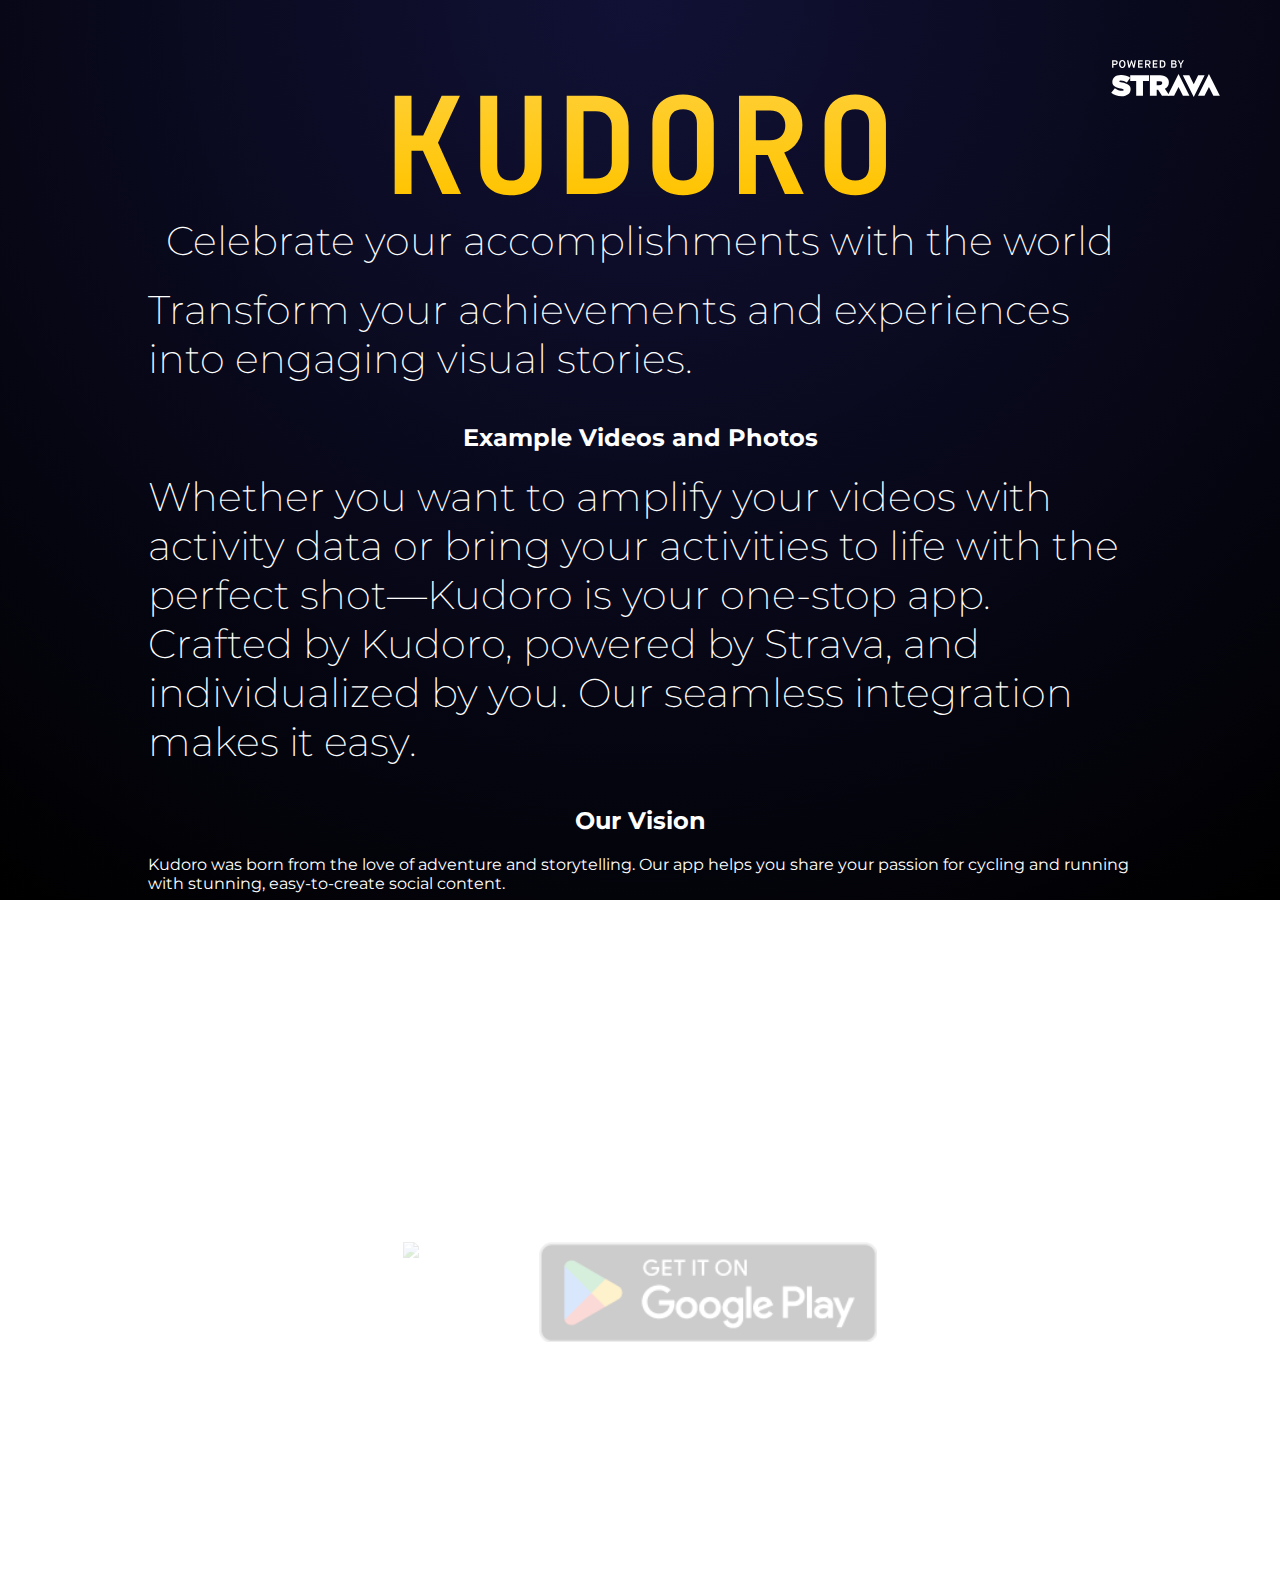
==== index.html @ 15c3a54e "Add strava link and zoom on hover" ====
<!DOCTYPE html>
<html lang="en">
  <head>
    <meta charset="UTF-8" />
    <meta name="viewport" content="width=device-width, initial-scale=1.0" />
    <title>Kudoro - Transform Your Adventures</title>
    <link rel="stylesheet" href="styles.css" />
    <link
      href="https://fonts.googleapis.com/css2?family=Montserrat:wght@400;700&display=swap"
      rel="stylesheet"
    />
  </head>
  <body>
    <section id="home">
      <div class="powered-by-strava">
        <a href="https://www.strava.com/" target="_blank">
          <img
            src="assets/images/api_logo_pwrdBy_strava_stack_white.svg"
            alt="Powered by Strava"
          />
        </a>
      </div>

      <img class="logo" src="assets/images/KUDORO.svg" alt="Kudoro" />
      <h1>Celebrate your accomplishments with the world</h1>
      <h1>
        Transform your achievements and experiences into engaging visual
        stories.
      </h1>
    </section>

    <section id="examples">
      <h2>Example Videos and Photos</h2>
      <h1>
        Whether you want to amplify your videos with activity data or bring your
        activities to life with the perfect shot—Kudoro is your one-stop app.
        Crafted by Kudoro, powered by Strava, and individualized by you. Our
        seamless integration makes it easy.
      </h1>
    </section>

    <section id="vision">
      <h2>Our Vision</h2>
      <p>
        Kudoro was born from the love of adventure and storytelling. Our app
        helps you share your passion for cycling and running with stunning,
        easy-to-create social content.
      </p>
    </section>

    <section id="faq">
      <h2>FAQ</h2>
      <div class="faq-item">
        <h3>What is Kudoro?</h3>
        <p>
          Kudoro is an app designed for creating social media content from your
          cycling and running adventures.
        </p>
      </div>
      <!-- Add more FAQ items as needed -->
    </section>

    <section id="signup">
      <h1>Join the Waitlist</h1>
      <script
        async
        data-uid="20d891abaa"
        src="https://kudoro.kit.com/20d891abaa/index.js"
      ></script>
      <script>
        window.addEventListener("load", function () {
          var buildWithKitElement = document.querySelector(
            ".formkit-powered-by-convertkit-container a"
          );
          if (buildWithKitElement) {
            buildWithKitElement.setAttribute("data-variant", "light");
          }
        });
      </script>
    </section>

    <section id="#app-stores">
      <h1>Coming soon...</h1>
      <div class="app-store-links">
        <div class="app-store-item ios">
          <img
            src="https://developer.apple.com/assets/elements/icons/download-on-the-app-store/download-on-the-app-store.svg"
            alt="App Store"
            class="app-store-icon"
          />
        </div>
        <div class="app-store-item android">
          <img
            src="assets/images/GetItOnGooglePlay_Badge_Web_color_English.png"
            alt="Google Play"
            class="app-store-icon"
          />
        </div>
      </div>
    </section>

    <footer>
      <div class="socials">
        <a href="https://instagram.com/kudoro.cc" target="_blank"
          ><img src="assets/icons/instagram.svg" alt="instagram"
        /></a>
        <a href="https://tiktok.com/kudoro.cc" target="_blank"
          ><img src="assets/icons/tiktok.svg" alt="tiktok"
        /></a>
        <a href="https://youtube.com/kudoro-cc" target="_blank"
          ><img src="assets/icons/youtube.svg" alt="youtube"
        /></a>
      </div>
      <a href="mailto:kudoro.cc@gmail.com">Contact</a>
    </footer>
  </body>
</html>
---- styles.css ----
*,
*::before,
*::after {
  box-sizing: border-box;
}

* {
  margin: 0;
}

body {
  font-family: "Montserrat", sans-serif;
  background:
  /* radial-gradient(
      circle at center top,
      rgba(255, 255, 255, 0.2),
      transparent 30%
    ), */ radial-gradient(
    circle at top,
    #111136,
    #000000
  );
  background-attachment: fixed;
  height: 100vh;
  color: #ffffff; /* Golden color */
  margin: 0;
  padding-top: 5%;
  padding-bottom: 5%;
  padding-left: 10%;
  padding-right: 10%;
}

.logo {
  width: 50%;
}

h1 {
  font-size: 40px;
  font-weight: 200;
  color: #ffffff;
}

section {
  display: flex;
  flex-direction: column;
  gap: 20px;
  align-items: center;
  padding: 10px 20px;
  margin: 20px 0;
}

footer {
  display: flex;
  flex-direction: column;
  gap: 20px;
  text-align: center;
  padding: 20px;
  padding-bottom: 80px;
}

.socials {
  display: flex;
  justify-content: center;
  align-items: center;
  gap: 50px;

  a {
    img {
      width: 60px;
    }
  }
}

a {
  color: #ffffff;
  transition: transform 0.3s ease;
}

a:hover {
  color: #ffffff;
  transform: scale(1.1);
}

#app-stores {
  text-align: center;
  padding: 40px 20px;
}

#app-stores h2 {
  font-size: 2em;
  margin-bottom: 10px;
}

#app-stores p {
  font-size: 1.1em;
  margin-bottom: 20px;
}

.app-store-links {
  display: flex;
  justify-content: center;
  gap: 40px;
  margin-top: 20px;
}

.app-store-item {
  display: flex;
  flex-direction: column;
  align-items: center;
  text-align: center;
}

.app-store-icon {
  height: 100px; /* Adjust the size of the icons */
  width: auto;
  margin-bottom: 10px;
  opacity: 0.2;
}

.app-store-item p {
  color: #e6c670;
  font-weight: bold;
}

.powered-by-strava {
  width: 10%;
  position: absolute;
  top: 50px;
  right: 50px;
  transition: transform 0.3s ease;
}

.powered-by-strava:hover {
  transform: scale(1.05);
}

input,
button {
  transition: transform 0.3s ease;
}

input:hover,
button:hover {
  transform: scale(1.02);
}

.formkit-form[data-uid="20d891abaa"][min-width~="800"] [data-style="clean"] {
  padding: 10px;
  padding-top: 10px !important;
}
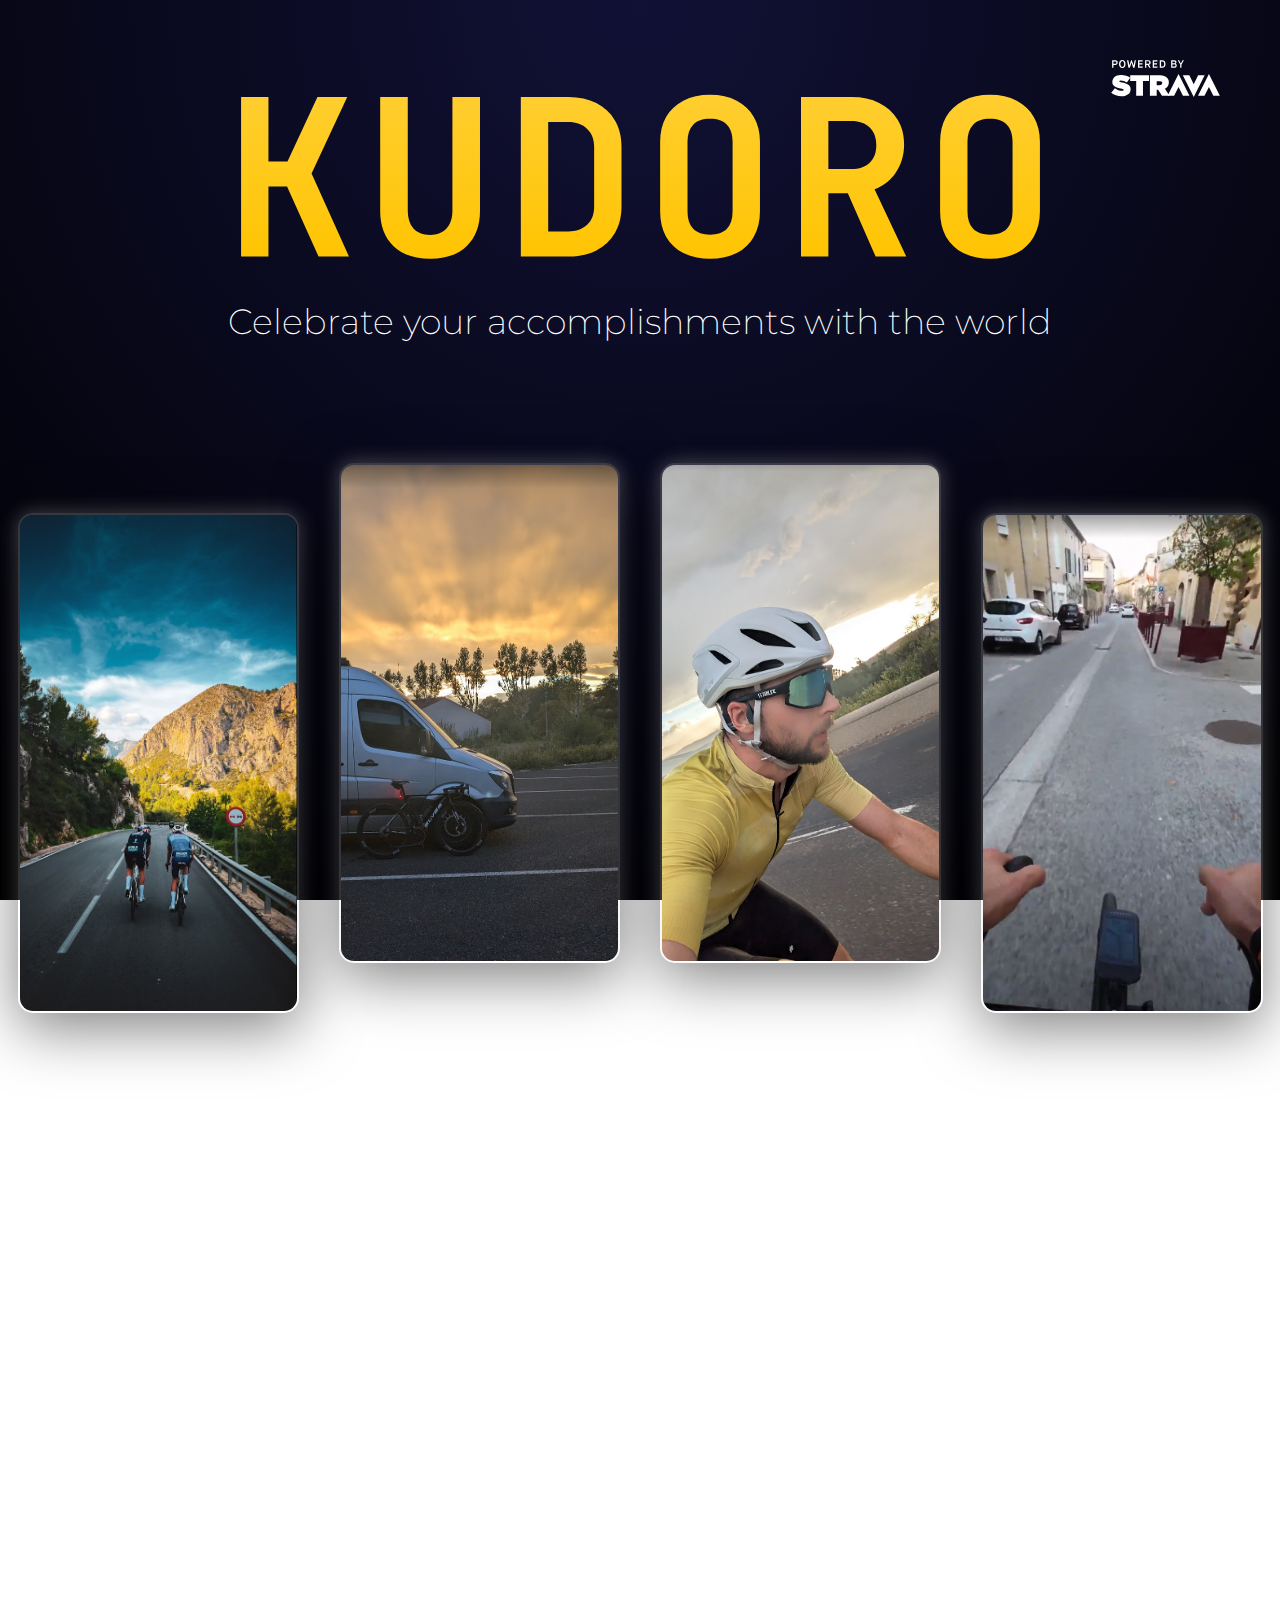
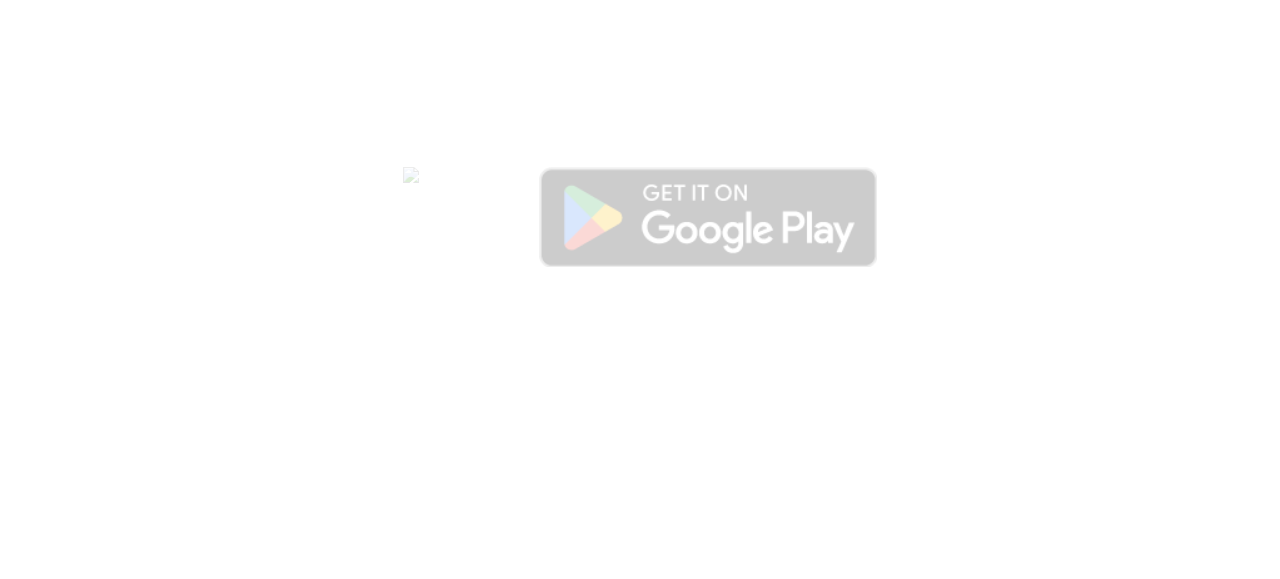
==== commit 4e12d878: "Draft example cards" ====
--- a/index.html
+++ b/index.html
@@ -23,32 +23,40 @@
 
       <img class="logo" src="assets/images/KUDORO.svg" alt="Kudoro" />
       <h1>Celebrate your accomplishments with the world</h1>
-      <h1>
-        Transform your achievements and experiences into engaging visual
-        stories.
-      </h1>
     </section>
 
     <section id="examples">
-      <h2>Example Videos and Photos</h2>
-      <h1>
-        Whether you want to amplify your videos with activity data or bring your
-        activities to life with the perfect shot—Kudoro is your one-stop app.
-        Crafted by Kudoro, powered by Strava, and individualized by you. Our
-        seamless integration makes it easy.
-      </h1>
+      <div class="vision">
+        <div class="carousel">
+          <div class="card">
+            <img src="assets/images/exampleImage1.png" alt="Image 1" />
+          </div>
+          <div class="card">
+            <img src="assets/images/exampleImage2.png" alt="Image 2" />
+          </div>
+          <div class="card">
+            <img src="assets/images/exampleImage3.png" alt="Image 3" />
+          </div>
+          <div class="card">
+            <img src="assets/images/exampleImage4.png" alt="Image 4" />
+          </div>
+        </div>
+        <div class="vision-statement">
+          <h1>
+            Transform your achievements and experiences into engaging visual
+            stories.
+          </h1>
+          <h1>
+            Whether you want to amplify your videos with activity data or bring
+            your activities to life with the perfect shot—Kudoro is your
+            one-stop app. Crafted by Kudoro, powered by Strava, and
+            individualized by you. Our seamless integration makes it easy.
+          </h1>
+        </div>
+      </div>
     </section>
 
-    <section id="vision">
-      <h2>Our Vision</h2>
-      <p>
-        Kudoro was born from the love of adventure and storytelling. Our app
-        helps you share your passion for cycling and running with stunning,
-        easy-to-create social content.
-      </p>
-    </section>
-
-    <section id="faq">
+    <!-- <section id="faq">
       <h2>FAQ</h2>
       <div class="faq-item">
         <h3>What is Kudoro?</h3>
@@ -57,8 +65,7 @@
           cycling and running adventures.
         </p>
       </div>
-      <!-- Add more FAQ items as needed -->
-    </section>
+    </section> -->
 
     <section id="signup">
       <h1>Join the Waitlist</h1>
@@ -80,7 +87,7 @@
     </section>
 
     <section id="#app-stores">
-      <h1>Coming soon...</h1>
+      <h1>Coming to app stores soon...</h1>
       <div class="app-store-links">
         <div class="app-store-item ios">
           <img
--- a/styles.css
+++ b/styles.css
@@ -28,14 +28,19 @@
   padding-bottom: 5%;
   padding-left: 10%;
   padding-right: 10%;
+  display: flex;
+  flex-direction: column;
+  gap: 60px;
 }
 
 .logo {
-  width: 50%;
+  width: 800px;
 }
 
 h1 {
-  font-size: 40px;
+  max-width: 1400px;
+  text-align: center;
+  font-size: 35px;
   font-weight: 200;
   color: #ffffff;
 }
@@ -43,7 +48,7 @@
 section {
   display: flex;
   flex-direction: column;
-  gap: 20px;
+  gap: 40px;
   align-items: center;
   padding: 10px 20px;
   margin: 20px 0;
@@ -148,3 +153,79 @@
   padding: 10px;
   padding-top: 10px !important;
 }
+
+.carousel {
+  display: flex;
+  gap: 40px;
+}
+
+.card {
+  position: relative;
+  aspect-ratio: 9/16;
+  height: 500px;
+  border-radius: 15px;
+  overflow: hidden;
+  transform-style: preserve-3d;
+  transition: transform 0.4s, box-shadow 0.4s;
+  box-shadow: 0 15px 60px rgba(0, 0, 0, 0.5), 0 0 20px rgba(255, 255, 255, 0.3);
+  border: 2px solid rgba(255, 255, 255, 0.2);
+  background-clip: padding-box;
+}
+
+.card::before {
+  content: "";
+  position: absolute;
+  top: -2px;
+  left: -2px;
+  width: calc(100% + 4px);
+  height: calc(100% + 4px);
+  border-radius: 17px; /* Matches the card border radius */
+  background: linear-gradient(
+    135deg,
+    rgba(255, 255, 255, 0.1),
+    rgba(255, 255, 255, 0)
+  );
+  z-index: -1;
+}
+
+/* Styling for the image */
+.card img {
+  width: 100%;
+  height: 100%;
+  object-fit: cover;
+}
+
+/* Adjusted positioning for the first and last cards */
+.card:nth-child(1) {
+  transform: translateY(50px); /* Lowered */
+}
+
+.card:nth-child(4) {
+  transform: translateY(50px); /* Lowered */
+}
+
+.card:hover {
+  transform: scale(1.1);
+}
+
+.card:nth-child(1):hover {
+  transform: translateY(50px) scale(1.1);
+}
+
+.card:nth-child(4):hover {
+  transform: translateY(50px) scale(1.1);
+}
+
+.vision {
+  align-items: center;
+  display: flex;
+  flex-direction: column;
+  gap: 120px;
+}
+
+.vision-statement {
+  align-items: center;
+  display: flex;
+  flex-direction: column;
+  gap: 40px;
+}
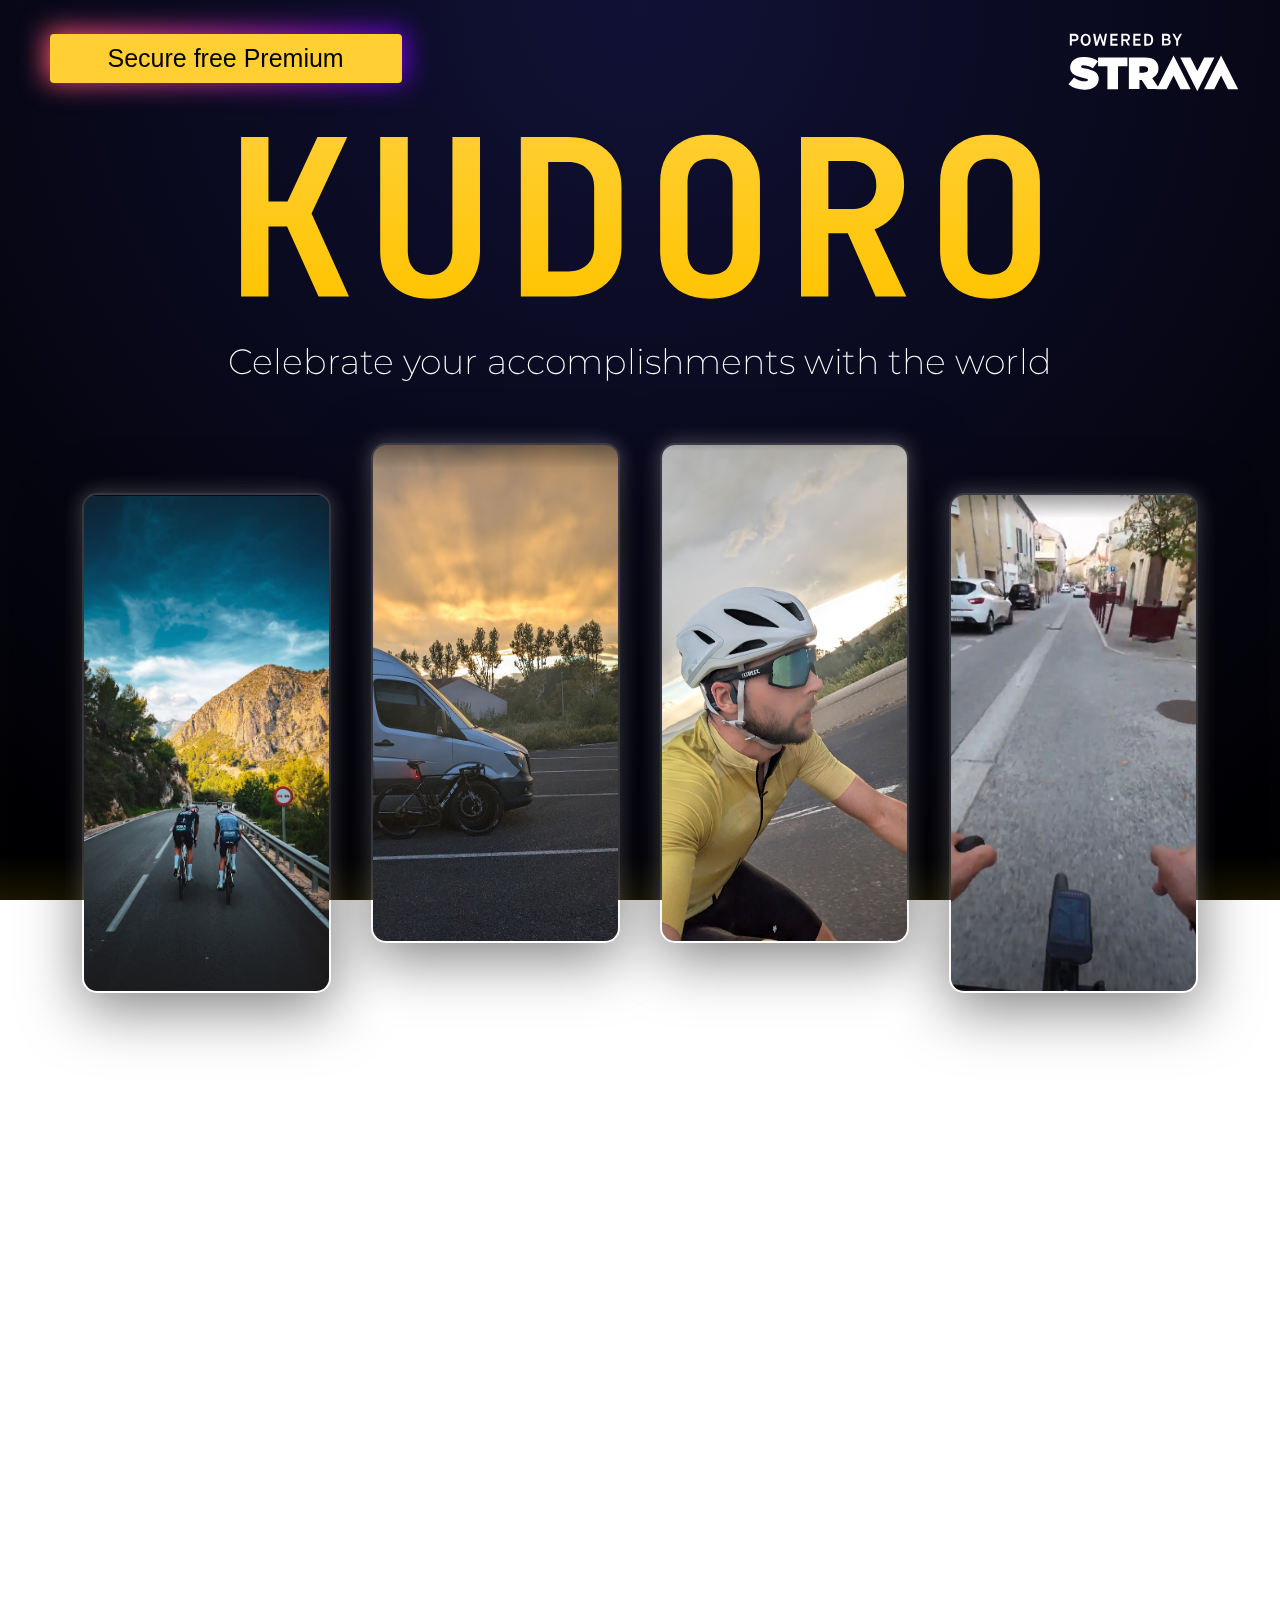
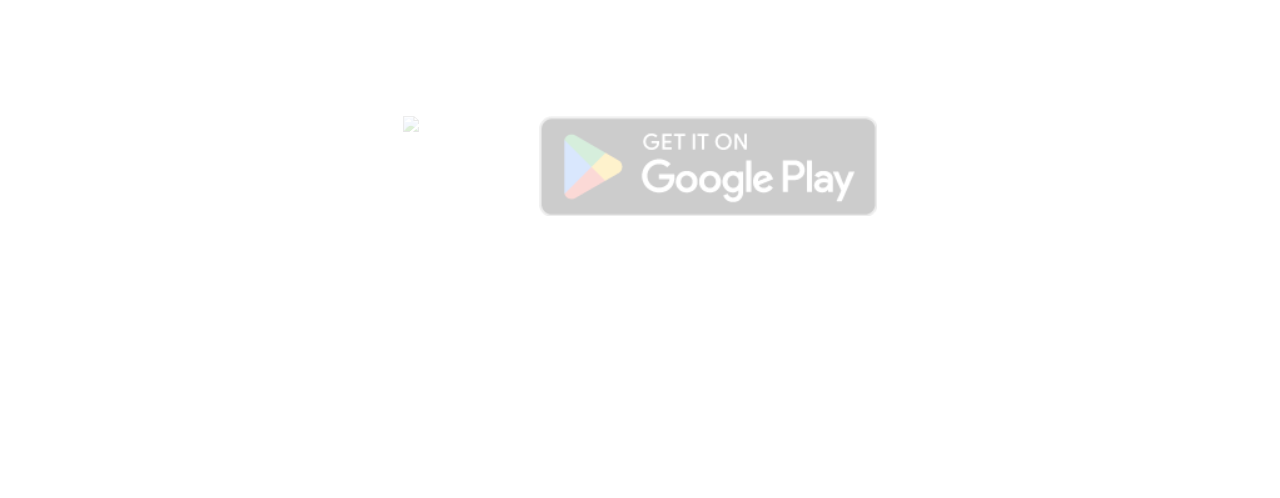
==== commit a5dde5b9: "Improve call to action" ====
--- a/index.html
+++ b/index.html
@@ -11,6 +11,8 @@
     />
   </head>
   <body>
+    <div class="golden-shimmer"></div>
+
     <section id="home">
       <div class="powered-by-strava">
         <a href="https://www.strava.com/" target="_blank">
@@ -19,6 +21,14 @@
             alt="Powered by Strava"
           />
         </a>
+      </div>
+      <div class="sparkle-button">
+        <button
+          class="secure-signup-button"
+          onclick="window.location.href = '#signup'"
+        >
+          Secure free Premium
+        </button>
       </div>
 
       <img class="logo" src="assets/images/KUDORO.svg" alt="Kudoro" />
@@ -60,30 +70,30 @@
       <h2>FAQ</h2>
       <div class="faq-item">
         <h3>What is Kudoro?</h3>
-        <p>
-          Kudoro is an app designed for creating social media content from your
-          cycling and running adventures.
-        </p>
+        <p></p>
       </div>
     </section> -->
 
     <section id="signup">
       <h1>Join the Waitlist</h1>
-      <script
-        async
-        data-uid="20d891abaa"
-        src="https://kudoro.kit.com/20d891abaa/index.js"
-      ></script>
-      <script>
-        window.addEventListener("load", function () {
-          var buildWithKitElement = document.querySelector(
-            ".formkit-powered-by-convertkit-container a"
-          );
-          if (buildWithKitElement) {
-            buildWithKitElement.setAttribute("data-variant", "light");
-          }
-        });
-      </script>
+      <h2>to test all Premium features for <b>free</b> when Kudoro is out</h2>
+      <div class="shimmer-box">
+        <script
+          async
+          data-uid="20d891abaa"
+          src="https://kudoro.kit.com/20d891abaa/index.js"
+        ></script>
+        <script>
+          window.addEventListener("load", function () {
+            var buildWithKitElement = document.querySelector(
+              ".formkit-powered-by-convertkit-container a"
+            );
+            if (buildWithKitElement) {
+              buildWithKitElement.setAttribute("data-variant", "light");
+            }
+          });
+        </script>
+      </div>
     </section>
 
     <section id="#app-stores">
--- a/styles.css
+++ b/styles.css
@@ -10,18 +10,10 @@
 
 body {
   font-family: "Montserrat", sans-serif;
-  background:
-  /* radial-gradient(
-      circle at center top,
-      rgba(255, 255, 255, 0.2),
-      transparent 30%
-    ), */ radial-gradient(
-    circle at top,
-    #111136,
-    #000000
-  );
+  background: radial-gradient(circle at top, #111136, #000000);
   background-attachment: fixed;
   height: 100vh;
+  width: 100%;
   color: #ffffff; /* Golden color */
   margin: 0;
   padding-top: 5%;
@@ -34,7 +26,9 @@
 }
 
 .logo {
+  margin-top: 70px;
   width: 800px;
+  max-width: 80%;
 }
 
 h1 {
@@ -45,13 +39,15 @@
   color: #ffffff;
 }
 
+h2 {
+  font-weight: 200;
+}
+
 section {
   display: flex;
   flex-direction: column;
   gap: 40px;
   align-items: center;
-  padding: 10px 20px;
-  margin: 20px 0;
 }
 
 footer {
@@ -105,7 +101,6 @@
   display: flex;
   justify-content: center;
   gap: 40px;
-  margin-top: 20px;
 }
 
 .app-store-item {
@@ -128,10 +123,11 @@
 }
 
 .powered-by-strava {
-  width: 10%;
+  width: 200px;
+  max-width: 25%;
   position: absolute;
-  top: 50px;
-  right: 50px;
+  top: 2%;
+  right: 2%;
   transition: transform 0.3s ease;
 }
 
@@ -155,7 +151,9 @@
 }
 
 .carousel {
-  display: flex;
+  width: 100%;
+  display: flex;
+  justify-content: center;
   gap: 40px;
 }
 
@@ -163,6 +161,7 @@
   position: relative;
   aspect-ratio: 9/16;
   height: 500px;
+  max-width: 20%;
   border-radius: 15px;
   overflow: hidden;
   transform-style: preserve-3d;
@@ -229,3 +228,109 @@
   flex-direction: column;
   gap: 40px;
 }
+
+.golden-shimmer {
+  position: fixed;
+  z-index: -1;
+  bottom: 0;
+  left: 0;
+  width: 100%;
+  height: 5vh;
+  background: linear-gradient(to top, rgba(255, 215, 0, 0.1), transparent);
+  pointer-events: none;
+}
+
+.secure-signup-button {
+  width: 100%;
+  height: 100%;
+  display: flex;
+  justify-content: center;
+  align-items: center;
+  gap: 20px;
+  border-radius: 4px;
+  color: black;
+  border: none;
+  font-size: 25px;
+  font-weight: 500;
+  background-color: rgb(255, 207, 51);
+  padding: 10px;
+  color: black;
+  transition: transform 0.3s ease;
+  cursor: pointer;
+}
+
+.sparkle-button {
+  position: absolute;
+  width: 400px;
+  top: 2%;
+  left: 2%;
+  background: transparent;
+  padding: 16px 24px;
+  border-radius: 8px;
+  box-shadow: 0 0 0 1px rgba(0, 0, 0, 0.01);
+
+  &::after {
+    position: absolute;
+    content: "";
+    top: 10px;
+    z-index: -1;
+    height: 70%;
+    left: 0;
+    width: 100%;
+    transform: scale(0.9) translateZ(0);
+    filter: blur(15px);
+    background: linear-gradient(
+      to left,
+      #ff5770,
+      #e4428e,
+      #c42da8,
+      #9e16c37a,
+      #6501de,
+      #9e16c3,
+      #c42da8,
+      #e4428e,
+      #ff5770
+    );
+    background-size: 200% 200%;
+    animation: animateGlow 2.25s linear infinite;
+  }
+}
+
+.shimmer-box {
+  position: relative;
+
+  &::after {
+    position: absolute;
+    content: "";
+    top: 0;
+    z-index: -1;
+    height: 60%;
+    width: 110%;
+    left: -5%;
+    transform: scale(0.9) translateZ(0);
+    filter: blur(15px);
+    background: linear-gradient(
+      to left,
+      #ff5770,
+      #e4428e,
+      #c42da8,
+      #9e16c37a,
+      #6501de,
+      #9e16c3,
+      #c42da8,
+      #e4428e,
+      #ff5770
+    );
+    background-size: 200% 200%;
+    animation: animateGlow 2.25s linear infinite;
+  }
+}
+
+@keyframes animateGlow {
+  0% {
+    background-position: 0% 50%;
+  }
+  100% {
+    background-position: 200% 50%;
+  }
+}
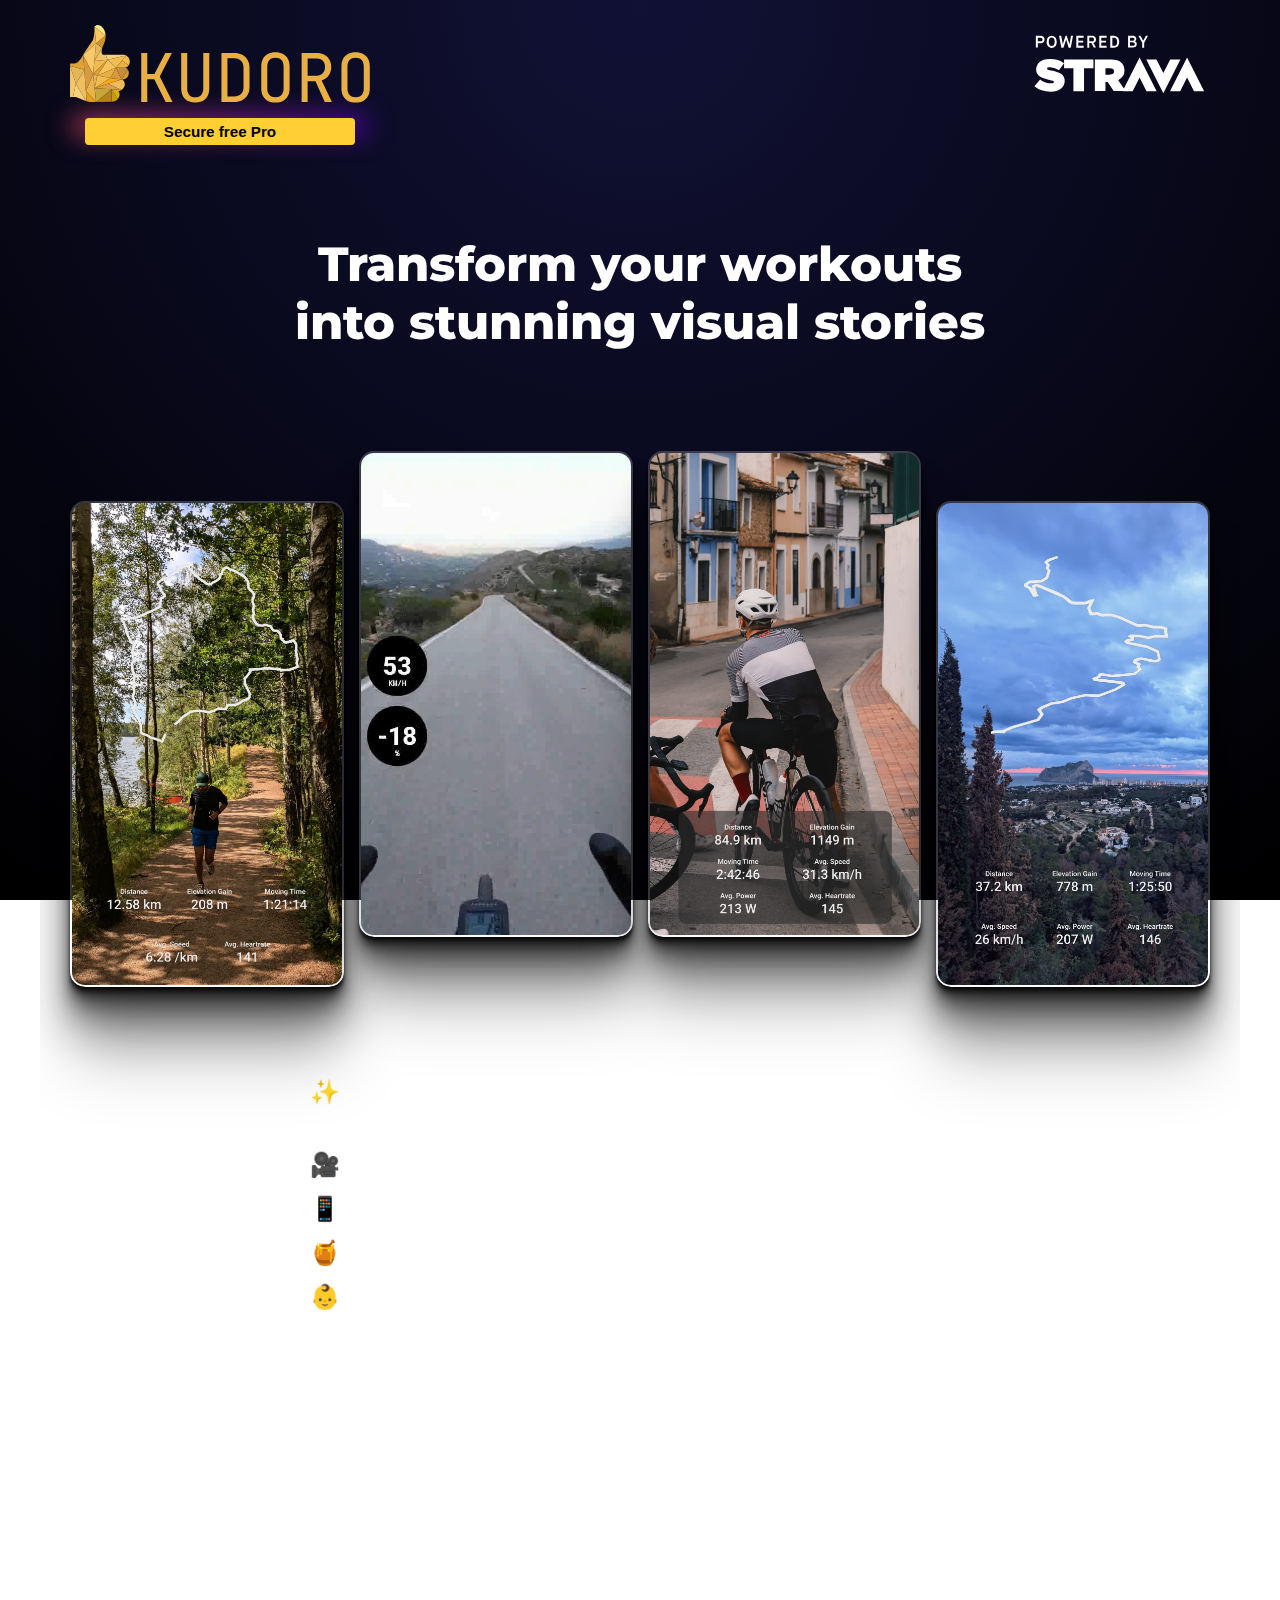
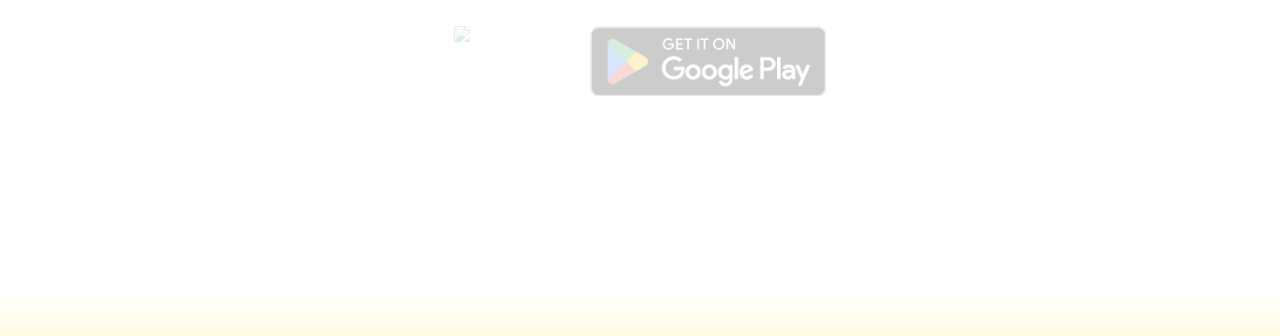
==== commit 50d09d44: "Make responsive landing page" ====
--- a/index.html
+++ b/index.html
@@ -4,6 +4,7 @@
     <meta charset="UTF-8" />
     <meta name="viewport" content="width=device-width, initial-scale=1.0" />
     <title>Kudoro - Transform Your Adventures</title>
+    <link rel="icon" type="image/x-icon" href="favicon.ico" />
     <link rel="stylesheet" href="styles.css" />
     <link
       href="https://fonts.googleapis.com/css2?family=Montserrat:wght@400;700&display=swap"
@@ -11,124 +12,179 @@
     />
   </head>
   <body>
-    <div class="golden-shimmer"></div>
-
-    <section id="home">
-      <div class="powered-by-strava">
-        <a href="https://www.strava.com/" target="_blank">
+    <div class="container">
+      <section id="home">
+        <div class="top-left">
           <img
-            src="assets/images/api_logo_pwrdBy_strava_stack_white.svg"
-            alt="Powered by Strava"
+            class="kudoro-logo"
+            src="assets/images/kudoro-title.svg"
+            alt="Kudoro"
           />
-        </a>
-      </div>
-      <div class="sparkle-button">
-        <button
-          class="secure-signup-button"
-          onclick="window.location.href = '#signup'"
-        >
-          Secure free Premium
-        </button>
-      </div>
-
-      <img class="logo" src="assets/images/KUDORO.svg" alt="Kudoro" />
-      <h1>Celebrate your accomplishments with the world</h1>
-    </section>
-
-    <section id="examples">
-      <div class="vision">
-        <div class="carousel">
-          <div class="card">
-            <img src="assets/images/exampleImage1.png" alt="Image 1" />
-          </div>
-          <div class="card">
-            <img src="assets/images/exampleImage2.png" alt="Image 2" />
-          </div>
-          <div class="card">
-            <img src="assets/images/exampleImage3.png" alt="Image 3" />
-          </div>
-          <div class="card">
-            <img src="assets/images/exampleImage4.png" alt="Image 4" />
+          <div class="sparkle-button shimmer">
+            <button
+              class="secure-signup-button"
+              onclick="window.location.href = '#signup'"
+            >
+              Secure free Pro
+            </button>
           </div>
         </div>
-        <div class="vision-statement">
-          <h1>
-            Transform your achievements and experiences into engaging visual
-            stories.
-          </h1>
-          <h1>
-            Whether you want to amplify your videos with activity data or bring
-            your activities to life with the perfect shot—Kudoro is your
-            one-stop app. Crafted by Kudoro, powered by Strava, and
-            individualized by you. Our seamless integration makes it easy.
+
+        <div class="powered-by-strava">
+          <a href="https://www.strava.com/" target="_blank">
+            <img
+              src="assets/images/api_logo_pwrdBy_strava_stack_white.svg"
+              alt="Powered by Strava"
+            />
+          </a>
+        </div>
+      </section>
+
+      <section id="hero">
+        <div class="hero-text">
+          <h1 class="statement">
+            Transform your workouts into stunning visual stories
           </h1>
         </div>
-      </div>
-    </section>
+      </section>
 
-    <!-- <section id="faq">
-      <h2>FAQ</h2>
-      <div class="faq-item">
-        <h3>What is Kudoro?</h3>
-        <p></p>
-      </div>
-    </section> -->
+      <section id="examples">
+        <div class="carousel">
+          <div class="card" onclick="expandItem(this)">
+            <img src="assets/images/example1.png" alt="Image 1" />
+          </div>
+          <div class="card" onclick="expandItem(this)">
+            <video autoplay loop muted>
+              <source src="assets/images/example2.mp4" type="video/mp4" />
+            </video>
+          </div>
+          <div class="card" onclick="expandItem(this)">
+            <img src="assets/images/example3.png" alt="Image 3" />
+          </div>
+          <div class="card" onclick="expandItem(this)">
+            <img src="assets/images/example4.png" alt="Image 4" />
+          </div>
+        </div>
+        <div class="expanded-view" id="expandedView"></div>
+      </section>
 
-    <section id="signup">
-      <h1>Join the Waitlist</h1>
-      <h2>to test all Premium features for <b>free</b> when Kudoro is out</h2>
-      <div class="shimmer-box">
-        <script
-          async
-          data-uid="20d891abaa"
-          src="https://kudoro.kit.com/20d891abaa/index.js"
-        ></script>
-        <script>
-          window.addEventListener("load", function () {
-            var buildWithKitElement = document.querySelector(
-              ".formkit-powered-by-convertkit-container a"
-            );
-            if (buildWithKitElement) {
-              buildWithKitElement.setAttribute("data-variant", "light");
-            }
-          });
-        </script>
-      </div>
-    </section>
+      <section id="vision">
+        <div class="vision-statement">
+          <ul>
+            <li>
+              <div>✨</div>
+              <div>
+                Create beautiful posts about your workouts with Kudoro summary
+                and live overlays
+              </div>
+            </li>
+            <li>
+              <div>🎥</div>
+              <div>Use videos from any phone or action cam</div>
+            </li>
+            <li>
+              <div>📱</div>
+              <div>All on your phone - no other tools needed</div>
+            </li>
+            <li>
+              <div>🍯</div>
+              <div>Seamless Strava integrated (not affiliated)</div>
+            </li>
+            <li>
+              <div>👶</div>
+              <div>Anyone can do it</div>
+            </li>
+          </ul>
+        </div>
+      </section>
 
-    <section id="#app-stores">
-      <h1>Coming to app stores soon...</h1>
-      <div class="app-store-links">
-        <div class="app-store-item ios">
-          <img
-            src="https://developer.apple.com/assets/elements/icons/download-on-the-app-store/download-on-the-app-store.svg"
-            alt="App Store"
-            class="app-store-icon"
-          />
+      <section id="signup">
+        <h1>Join the Waitlist</h1>
+        <p>and test all <b>Pro</b> features for <b>free</b> on release</p>
+        <div class="convert-kit-container shimmer">
+          <script
+            async
+            data-uid="20d891abaa"
+            src="https://kudoro.kit.com/20d891abaa/index.js"
+          ></script>
+          <script>
+            window.addEventListener("load", function () {
+              var buildWithKitElement = document.querySelector(
+                ".formkit-powered-by-convertkit-container a"
+              );
+              if (buildWithKitElement) {
+                buildWithKitElement.setAttribute("data-variant", "light");
+              }
+            });
+          </script>
         </div>
-        <div class="app-store-item android">
-          <img
-            src="assets/images/GetItOnGooglePlay_Badge_Web_color_English.png"
-            alt="Google Play"
-            class="app-store-icon"
-          />
+      </section>
+
+      <section id="#app-stores">
+        <h1>Coming to app stores soon...</h1>
+        <div class="app-stores">
+          <div class="app-store-item">
+            <img
+              src="https://developer.apple.com/assets/elements/icons/download-on-the-app-store/download-on-the-app-store.svg"
+              alt="App Store"
+              class="app-store-icon"
+            />
+          </div>
+          <div class="app-store-item">
+            <img
+              src="assets/images/GetItOnGooglePlay_Badge_Web_color_English.png"
+              alt="Google Play"
+              class="app-store-icon"
+            />
+          </div>
         </div>
-      </div>
-    </section>
+      </section>
+    </div>
 
     <footer>
       <div class="socials">
         <a href="https://instagram.com/kudoro.cc" target="_blank"
           ><img src="assets/icons/instagram.svg" alt="instagram"
         /></a>
-        <a href="https://tiktok.com/kudoro.cc" target="_blank"
+        <a href="https://tiktok.com/@kudoro.cc" target="_blank"
           ><img src="assets/icons/tiktok.svg" alt="tiktok"
         /></a>
-        <a href="https://youtube.com/kudoro-cc" target="_blank"
+        <a href="https://youtube.com/@kudoro-cc" target="_blank"
           ><img src="assets/icons/youtube.svg" alt="youtube"
         /></a>
       </div>
-      <a href="mailto:kudoro.cc@gmail.com">Contact</a>
+      <div class="footer-links">
+        <a href="mailto:kudoro.cc@gmail.com">Contact</a>
+        <a href="impressum.html">Impressum</a>
+      </div>
+      <div class="golden-shimmer"></div>
     </footer>
+
+    <script>
+      function expandItem(element) {
+        if (window.innerWidth <= 768) {
+          // Only for mobile view
+          const expandedView = document.getElementById("expandedView");
+
+          // Clear any existing content in the expanded view
+          expandedView.innerHTML = "";
+
+          // Clone the element to retain its original in the container
+          const clone = element.cloneNode(true);
+
+          // Append the clone to the expanded view
+          expandedView.appendChild(clone);
+
+          // Show the expanded view
+          expandedView.style.display = "flex";
+
+          // Hide the expanded view when clicked
+          expandedView.onclick = function () {
+            expandedView.style.display = "none";
+            expandedView.innerHTML = ""; // Clean up to prevent duplicate content
+          };
+        }
+      }
+    </script>
   </body>
 </html>
--- a/styles.css
+++ b/styles.css
@@ -6,6 +6,25 @@
 
 * {
   margin: 0;
+}
+
+:root {
+  --shadow-color: 233deg 100% 0%;
+  --shadow-elevation-low: 0px 0.6px 0.6px hsl(var(--shadow-color) / 0.55),
+    0px 1px 1px -1.8px hsl(var(--shadow-color) / 0.44),
+    0px 2.7px 2.6px -3.5px hsl(var(--shadow-color) / 0.34);
+  --shadow-elevation-medium: 0px 0.6px 0.6px hsl(var(--shadow-color) / 0.58),
+    0px 1.7px 1.6px -1.2px hsl(var(--shadow-color) / 0.5),
+    0px 5.1px 4.9px -2.4px hsl(var(--shadow-color) / 0.41),
+    0px 13.5px 13.1px -3.5px hsl(var(--shadow-color) / 0.32);
+  --shadow-elevation-high: 0px 0.6px 0.6px hsl(var(--shadow-color) / 0.54),
+    0px 2.7px 2.6px -0.5px hsl(var(--shadow-color) / 0.5),
+    0px 5.4px 5.2px -1px hsl(var(--shadow-color) / 0.46),
+    0px 10px 9.7px -1.5px hsl(var(--shadow-color) / 0.42),
+    -0.1px 17.6px 17px -2px hsl(var(--shadow-color) / 0.38),
+    -0.1px 29.6px 28.6px -2.5px hsl(var(--shadow-color) / 0.34),
+    -0.1px 47.1px 45.6px -3px hsl(var(--shadow-color) / 0.3),
+    -0.2px 71.5px 69.2px -3.5px hsl(var(--shadow-color) / 0.26);
 }
 
 body {
@@ -15,61 +34,78 @@
   height: 100vh;
   width: 100%;
   color: #ffffff; /* Golden color */
-  margin: 0;
-  padding-top: 5%;
-  padding-bottom: 5%;
-  padding-left: 10%;
-  padding-right: 10%;
-  display: flex;
-  flex-direction: column;
-  gap: 60px;
-}
-
-.logo {
-  margin-top: 70px;
-  width: 800px;
-  max-width: 80%;
+}
+
+.container {
+  display: flex;
+  flex-direction: column;
+  gap: 50px;
+}
+
+section {
+  display: flex;
+  flex-direction: column;
+  width: 1200px;
+  max-width: 100%;
+  padding-left: 20px;
+  padding-right: 20px;
+  align-self: center;
+  gap: 20px;
+  align-items: center;
+  overflow-x: clip;
 }
 
 h1 {
-  max-width: 1400px;
   text-align: center;
-  font-size: 35px;
-  font-weight: 200;
+  font-size: 3em;
+  font-weight: 800;
   color: #ffffff;
 }
 
-h2 {
-  font-weight: 200;
-}
-
-section {
-  display: flex;
-  flex-direction: column;
-  gap: 40px;
-  align-items: center;
+p {
+  text-align: center;
+}
+
+.impressum {
+  padding: 40px;
+  display: flex;
+  flex-direction: column;
+  gap: 20px;
 }
 
 footer {
+  width: 100vw;
   display: flex;
   flex-direction: column;
   gap: 20px;
   text-align: center;
-  padding: 20px;
-  padding-bottom: 80px;
-}
-
-.socials {
-  display: flex;
-  justify-content: center;
   align-items: center;
-  gap: 50px;
-
-  a {
-    img {
-      width: 60px;
+  margin-top: 80px;
+
+  .socials {
+    display: flex;
+    justify-content: center;
+    align-items: center;
+    gap: 50px;
+
+    a {
+      img {
+        width: 45px;
+      }
     }
   }
+
+  .footer-links {
+    display: flex;
+    justify-content: center;
+    align-items: center;
+    gap: 20px;
+  }
+}
+
+.logo {
+  width: 1000px;
+  max-width: 100%;
 }
 
 a {
@@ -82,57 +118,21 @@
   transform: scale(1.1);
 }
 
-#app-stores {
-  text-align: center;
-  padding: 40px 20px;
-}
-
-#app-stores h2 {
-  font-size: 2em;
-  margin-bottom: 10px;
-}
-
-#app-stores p {
-  font-size: 1.1em;
-  margin-bottom: 20px;
-}
-
-.app-store-links {
+.app-stores {
   display: flex;
   justify-content: center;
   gap: 40px;
-}
-
-.app-store-item {
-  display: flex;
-  flex-direction: column;
-  align-items: center;
-  text-align: center;
+
+  .app-store-item {
+    display: flex;
+    flex-direction: column;
+    align-items: center;
+  }
 }
 
 .app-store-icon {
-  height: 100px; /* Adjust the size of the icons */
-  width: auto;
-  margin-bottom: 10px;
+  height: 70px;
   opacity: 0.2;
-}
-
-.app-store-item p {
-  color: #e6c670;
-  font-weight: bold;
-}
-
-.powered-by-strava {
-  width: 200px;
-  max-width: 25%;
-  position: absolute;
-  top: 2%;
-  right: 2%;
-  transition: transform 0.3s ease;
-}
-
-.powered-by-strava:hover {
-  transform: scale(1.05);
 }
 
 input,
@@ -145,6 +145,39 @@
   transform: scale(1.02);
 }
 
+#home {
+  padding: 20px;
+  display: flex;
+  flex-direction: row;
+  justify-content: space-between;
+  align-items: flex-start;
+
+  .top-left {
+    display: flex;
+    flex-direction: column;
+    align-items: center;
+    max-width: 40%;
+    padding-top: 5px;
+    padding-left: 10px;
+    gap: 15px;
+  }
+
+  .kudoro-logo {
+    width: 300px;
+    max-width: 100%;
+  }
+
+  .powered-by-strava {
+    width: 200px;
+    max-width: 40%;
+    transition: transform 0.3s ease;
+  }
+
+  .powered-by-strava:hover {
+    transform: scale(1.05);
+  }
+}
+
 .formkit-form[data-uid="20d891abaa"][min-width~="800"] [data-style="clean"] {
   padding: 10px;
   padding-top: 10px !important;
@@ -154,72 +187,94 @@
   width: 100%;
   display: flex;
   justify-content: center;
-  gap: 40px;
+  margin-bottom: 70px;
+  padding-left: 10px;
+  padding-right: 10px;
+  gap: 15px;
+}
+
+#examples {
+  margin-top: 30px;
 }
 
 .card {
   position: relative;
   aspect-ratio: 9/16;
-  height: 500px;
-  max-width: 20%;
+  width: 275px;
+  max-width: 100%;
   border-radius: 15px;
   overflow: hidden;
-  transform-style: preserve-3d;
   transition: transform 0.4s, box-shadow 0.4s;
-  box-shadow: 0 15px 60px rgba(0, 0, 0, 0.5), 0 0 20px rgba(255, 255, 255, 0.3);
+  box-shadow: var(--shadow-elevation-high);
   border: 2px solid rgba(255, 255, 255, 0.2);
   background-clip: padding-box;
-}
-
-.card::before {
-  content: "";
+  z-index: 1;
+  cursor: pointer;
+
+  &:nth-child(1) {
+    transform: translateY(50px); /* Lowered */
+  }
+
+  &:nth-child(4) {
+    transform: translateY(50px); /* Lowered */
+  }
+
+  &:hover {
+    z-index: 1000;
+    transform: scale(1.1);
+  }
+
+  &:nth-child(1):hover {
+    transform: translateY(50px) scale(1.1);
+  }
+
+  &:nth-child(4):hover {
+    transform: translateY(50px) scale(1.1);
+  }
+
+  &::before {
+    content: "";
+    position: absolute;
+    top: -2px;
+    left: -2px;
+    width: calc(100% + 4px);
+    height: calc(100% + 4px);
+    border-radius: 17px;
+    background: linear-gradient(
+      135deg,
+      rgba(255, 255, 255, 0.1),
+      rgba(255, 255, 255, 0)
+    );
+    z-index: -1;
+  }
+
+  img,
+  video {
+    width: 100%;
+    max-width: 100%;
+    height: 100%;
+    object-fit: cover;
+  }
+}
+
+.statement {
+  max-width: 700px;
+  padding-top: 20px;
+  padding-bottom: 20px;
+}
+
+.expanded-view {
+  display: none;
   position: absolute;
-  top: -2px;
-  left: -2px;
-  width: calc(100% + 4px);
-  height: calc(100% + 4px);
-  border-radius: 17px; /* Matches the card border radius */
-  background: linear-gradient(
-    135deg,
-    rgba(255, 255, 255, 0.1),
-    rgba(255, 255, 255, 0)
-  );
-  z-index: -1;
-}
-
-/* Styling for the image */
-.card img {
+  top: 0;
+  left: 0;
+  background-color: transparent;
   width: 100%;
-  height: 100%;
-  object-fit: cover;
-}
-
-/* Adjusted positioning for the first and last cards */
-.card:nth-child(1) {
-  transform: translateY(50px); /* Lowered */
-}
-
-.card:nth-child(4) {
-  transform: translateY(50px); /* Lowered */
-}
-
-.card:hover {
-  transform: scale(1.1);
-}
-
-.card:nth-child(1):hover {
-  transform: translateY(50px) scale(1.1);
-}
-
-.card:nth-child(4):hover {
-  transform: translateY(50px) scale(1.1);
-}
-
-.vision {
+  aspect-ratio: 9/16;
   align-items: center;
-  display: flex;
-  flex-direction: column;
-  gap: 120px;
+  justify-content: center;
+  z-index: 999;
+  align-items: center;
 }
 
 .vision-statement {
@@ -230,100 +285,80 @@
 }
 
 .golden-shimmer {
-  position: fixed;
   z-index: -1;
-  bottom: 0;
-  left: 0;
   width: 100%;
   height: 5vh;
   background: linear-gradient(to top, rgba(255, 215, 0, 0.1), transparent);
   pointer-events: none;
 }
 
+ul {
+  padding: 20px;
+  align-self: center;
+  max-width: 700px;
+  display: flex;
+  flex-direction: column;
+  gap: 15px;
+}
+
+li {
+  display: flex;
+  gap: 15px;
+  list-style: none;
+  font-size: 1.5em;
+  font-weight: 600;
+}
+
 .secure-signup-button {
   width: 100%;
-  height: 100%;
-  display: flex;
-  justify-content: center;
-  align-items: center;
-  gap: 20px;
   border-radius: 4px;
   color: black;
   border: none;
-  font-size: 25px;
-  font-weight: 500;
+  font-size: 0.95em;
+  font-weight: 700;
   background-color: rgb(255, 207, 51);
-  padding: 10px;
+  padding: 5px;
   color: black;
   transition: transform 0.3s ease;
   cursor: pointer;
 }
 
 .sparkle-button {
-  position: absolute;
-  width: 400px;
-  top: 2%;
-  left: 2%;
+  width: 90%;
+  position: relative;
   background: transparent;
-  padding: 16px 24px;
   border-radius: 8px;
   box-shadow: 0 0 0 1px rgba(0, 0, 0, 0.01);
-
-  &::after {
-    position: absolute;
-    content: "";
-    top: 10px;
-    z-index: -1;
-    height: 70%;
-    left: 0;
-    width: 100%;
-    transform: scale(0.9) translateZ(0);
-    filter: blur(15px);
-    background: linear-gradient(
-      to left,
-      #ff5770,
-      #e4428e,
-      #c42da8,
-      #9e16c37a,
-      #6501de,
-      #9e16c3,
-      #c42da8,
-      #e4428e,
-      #ff5770
-    );
-    background-size: 200% 200%;
-    animation: animateGlow 2.25s linear infinite;
-  }
-}
-
-.shimmer-box {
+}
+
+.shimmer::after {
+  position: absolute;
+  content: "";
+  top: 0;
+  z-index: -1;
+  height: 60%;
+  left: -10%;
+  width: 120%;
+  transform: scale(0.9) translateZ(0);
+  filter: blur(15px);
+  background: linear-gradient(
+    to left,
+    #ff5770,
+    #e4428e,
+    #c42da8,
+    #9e16c37a,
+    #6501de,
+    #9e16c3,
+    #c42da8,
+    #e4428e,
+    #ff5770
+  );
+  background-size: 200% 200%;
+  animation: animateGlow 2.25s linear infinite;
+}
+
+.convert-kit-container {
   position: relative;
-
-  &::after {
-    position: absolute;
-    content: "";
-    top: 0;
-    z-index: -1;
-    height: 60%;
-    width: 110%;
-    left: -5%;
-    transform: scale(0.9) translateZ(0);
-    filter: blur(15px);
-    background: linear-gradient(
-      to left,
-      #ff5770,
-      #e4428e,
-      #c42da8,
-      #9e16c37a,
-      #6501de,
-      #9e16c3,
-      #c42da8,
-      #e4428e,
-      #ff5770
-    );
-    background-size: 200% 200%;
-    animation: animateGlow 2.25s linear infinite;
-  }
 }
 
 @keyframes animateGlow {
@@ -334,3 +369,48 @@
     background-position: 200% 50%;
   }
 }
+
+/* Mobile-specific styling */
+@media (max-width: 768px) {
+  h1 {
+    font-size: 1.5em;
+  }
+
+  .statement {
+    padding-top: 0;
+    padding-bottom: 0;
+  }
+
+  #examples {
+    margin-bottom: -30px;
+  }
+
+  .card {
+    width: 150px;
+    border: none;
+    transform: scale(1.5) !important;
+
+    &:hover {
+      z-index: 1;
+      transform: scale(1.5) !important;
+    }
+  }
+
+  .app-stores {
+    gap: 20px;
+  }
+
+  .app-store-icon {
+    height: 50px;
+  }
+
+  li {
+    list-style: none;
+    font-size: 1em;
+    font-weight: 600;
+  }
+
+  footer {
+    margin-top: 60px;
+  }
+}
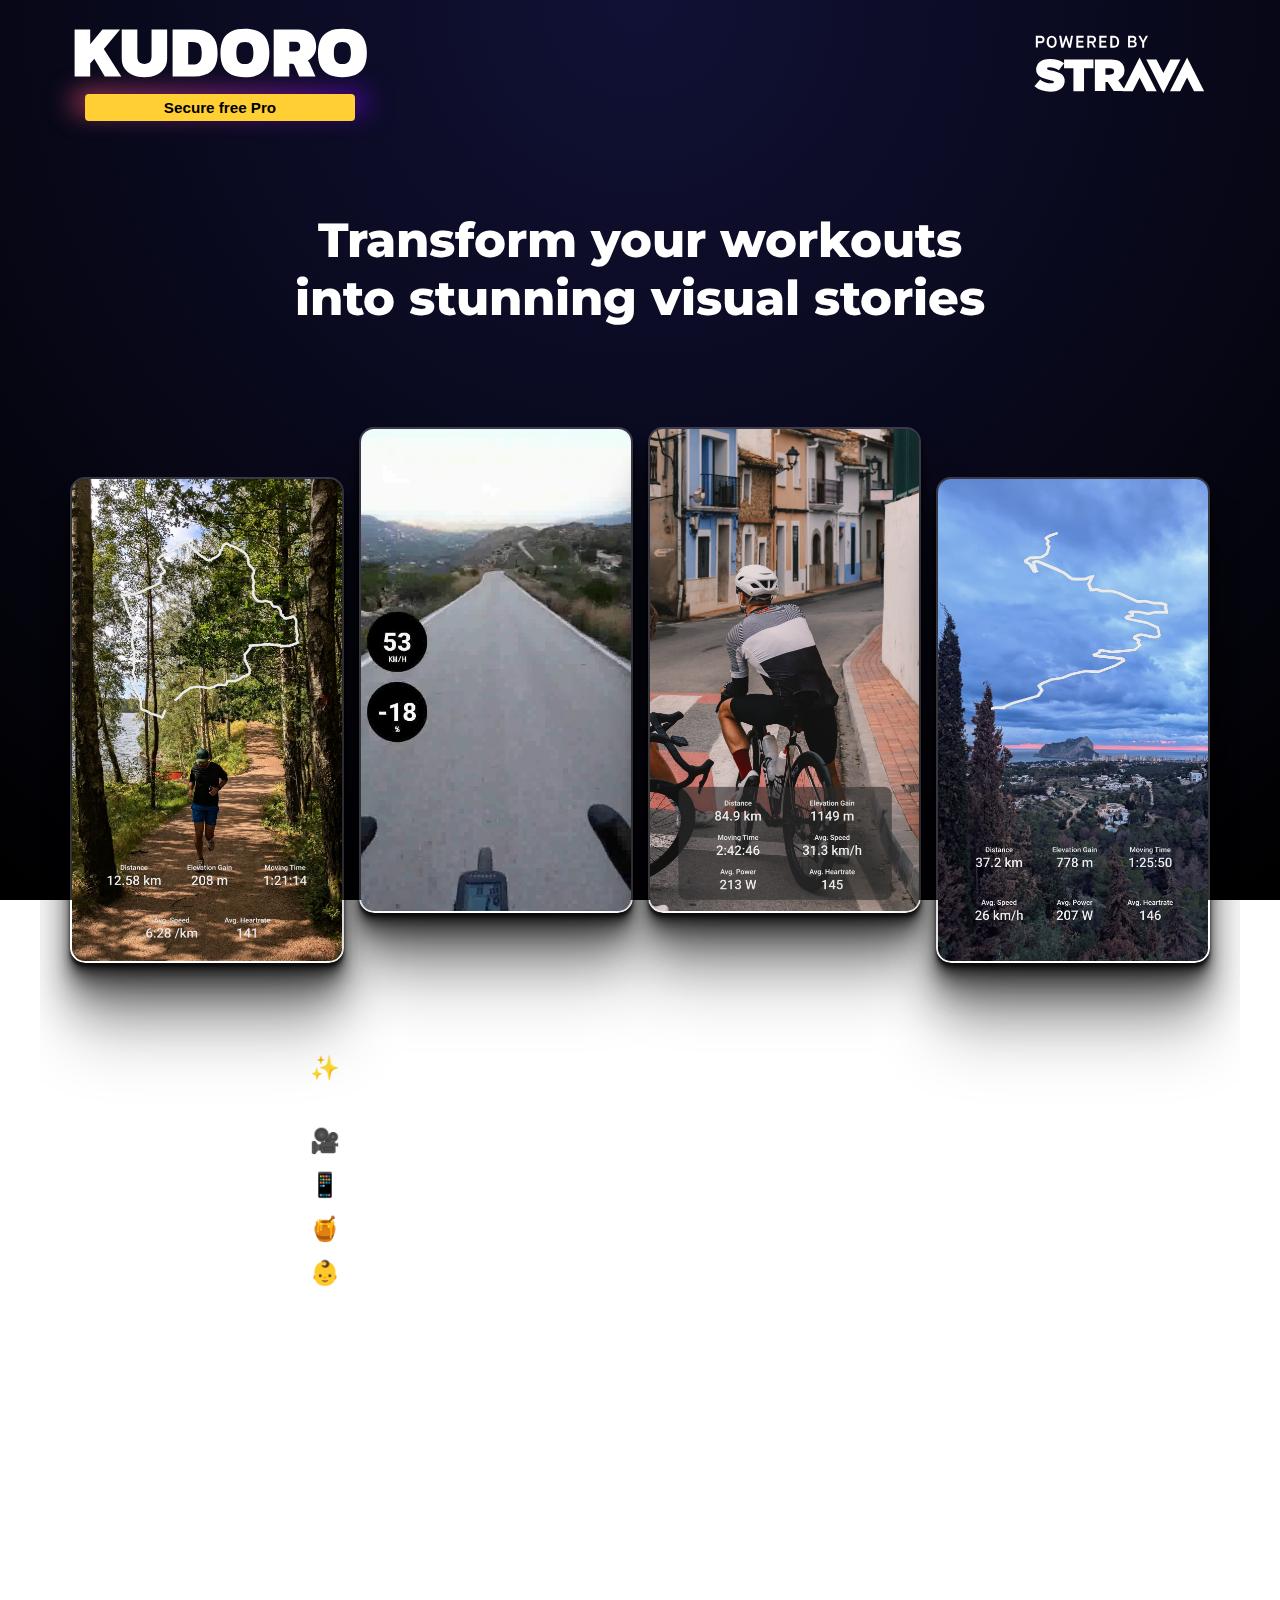
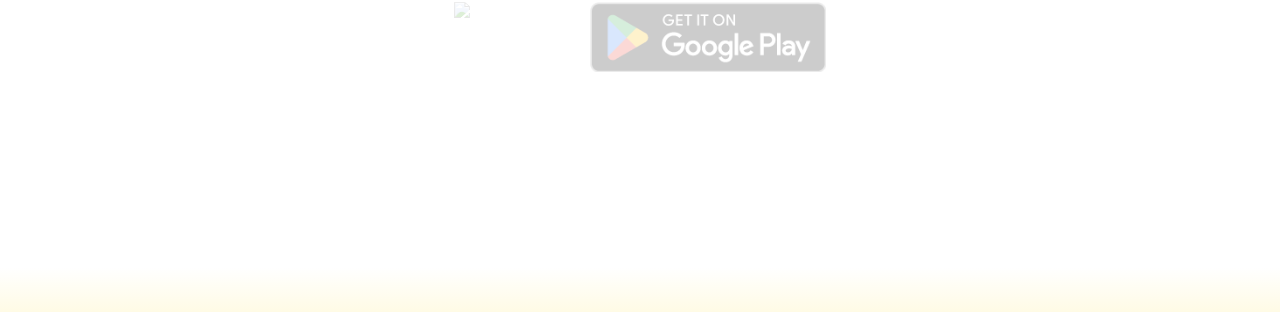
==== commit 6c3b425c: "Update logo" ====
--- a/index.html
+++ b/index.html
@@ -4,11 +4,22 @@
     <meta charset="UTF-8" />
     <meta name="viewport" content="width=device-width, initial-scale=1.0" />
     <title>Kudoro - Transform Your Adventures</title>
-    <link rel="icon" type="image/x-icon" href="favicon.ico" />
     <link rel="stylesheet" href="styles.css" />
     <link
       href="https://fonts.googleapis.com/css2?family=Montserrat:wght@400;700&display=swap"
       rel="stylesheet"
+    />
+    <link
+      rel="icon"
+      type="image/png"
+      href="assets/images/favicon32-light.png"
+      media="(prefers-color-scheme: light)"
+    />
+    <link
+      rel="icon"
+      type="image/png"
+      href="assets/images/favicon32-dark.png"
+      media="(prefers-color-scheme: dark)"
     />
   </head>
   <body>
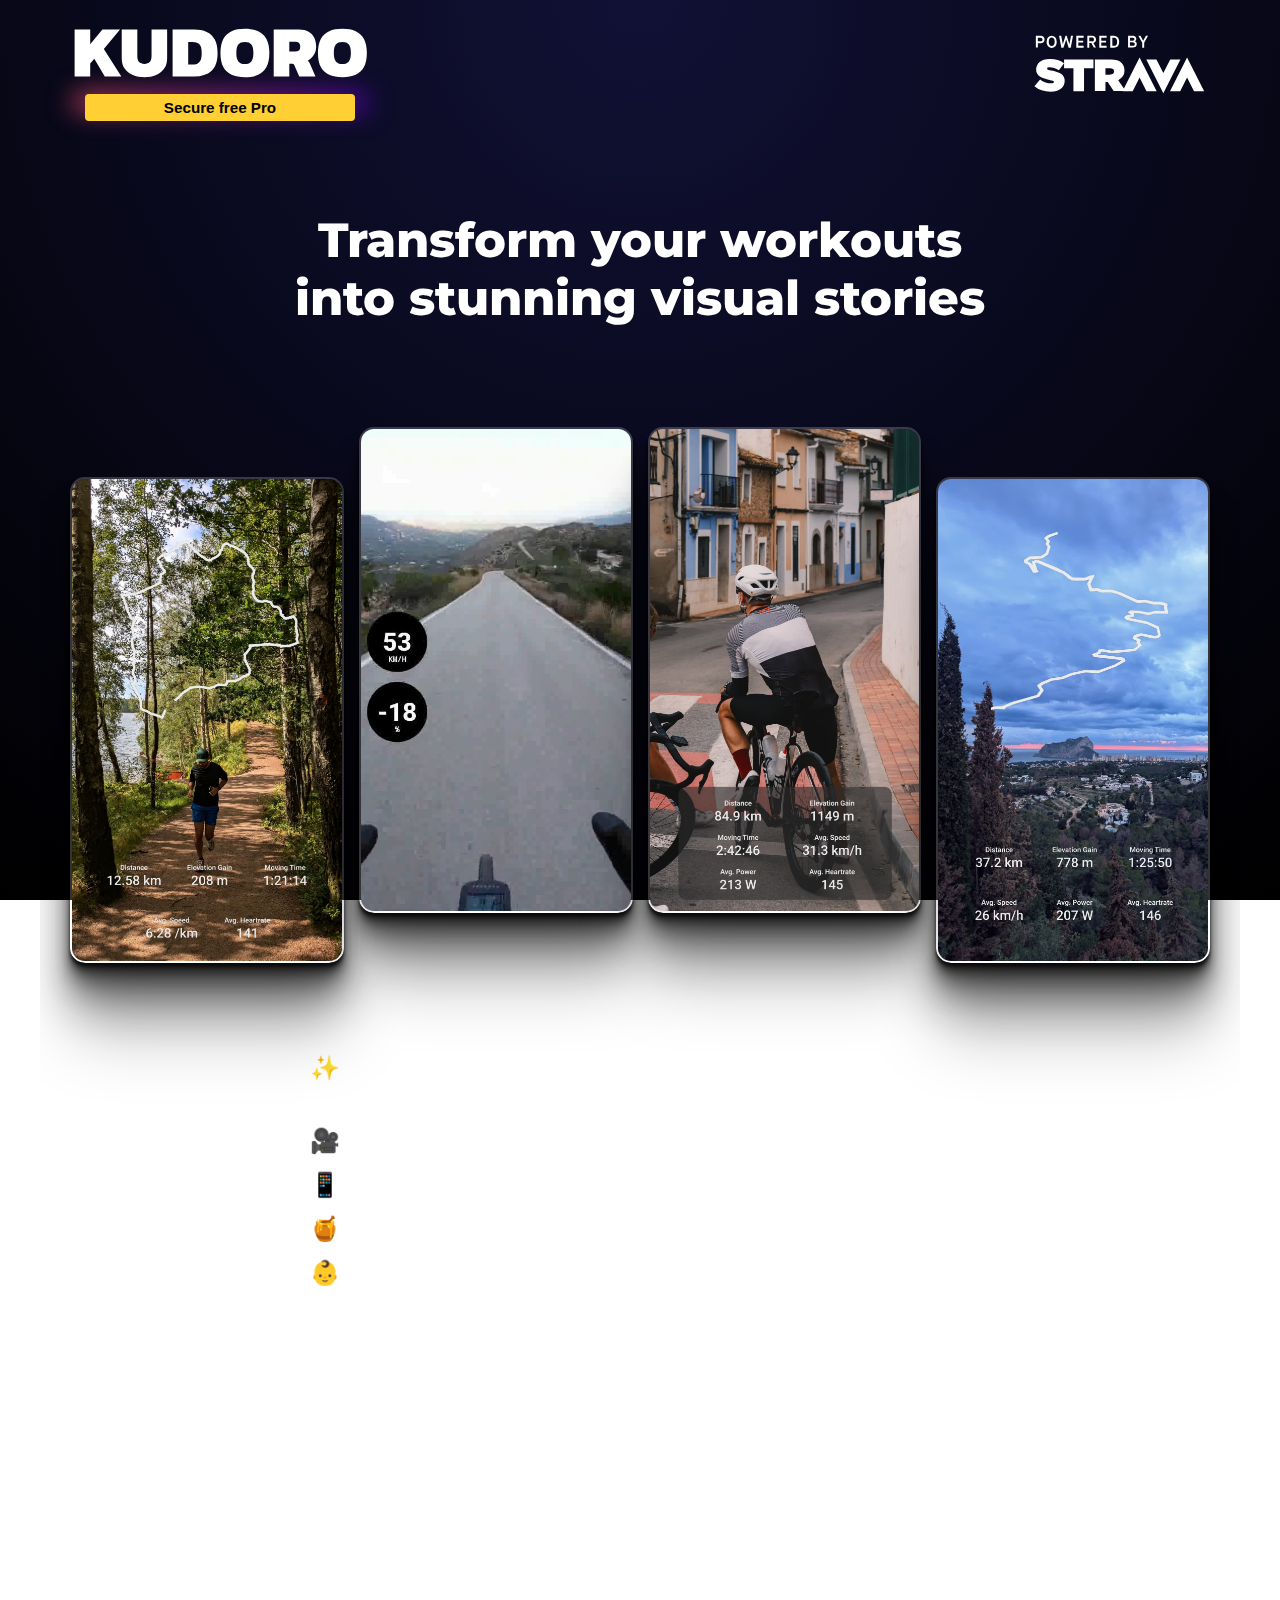
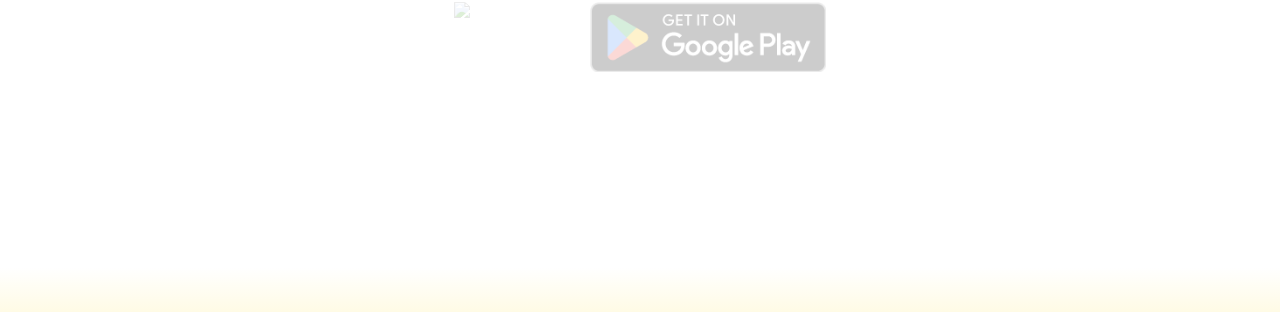
==== commit ab55cd5b: "Add metadata" ====
--- a/index.html
+++ b/index.html
@@ -3,7 +3,16 @@
   <head>
     <meta charset="UTF-8" />
     <meta name="viewport" content="width=device-width, initial-scale=1.0" />
-    <title>Kudoro - Transform Your Adventures</title>
+    <title>Kudoro</title>
+    <meta
+      name="description"
+      content="Transform your workouts into stunning visual stories with Kudoro."
+    />
+    <meta
+      property="og:image"
+      content="https://kudoro.cc/assets/images/example3.png"
+      content="Transform your workouts into stunning visual stories with Kudoro."
+    />
     <link rel="stylesheet" href="styles.css" />
     <link
       href="https://fonts.googleapis.com/css2?family=Montserrat:wght@400;700&display=swap"
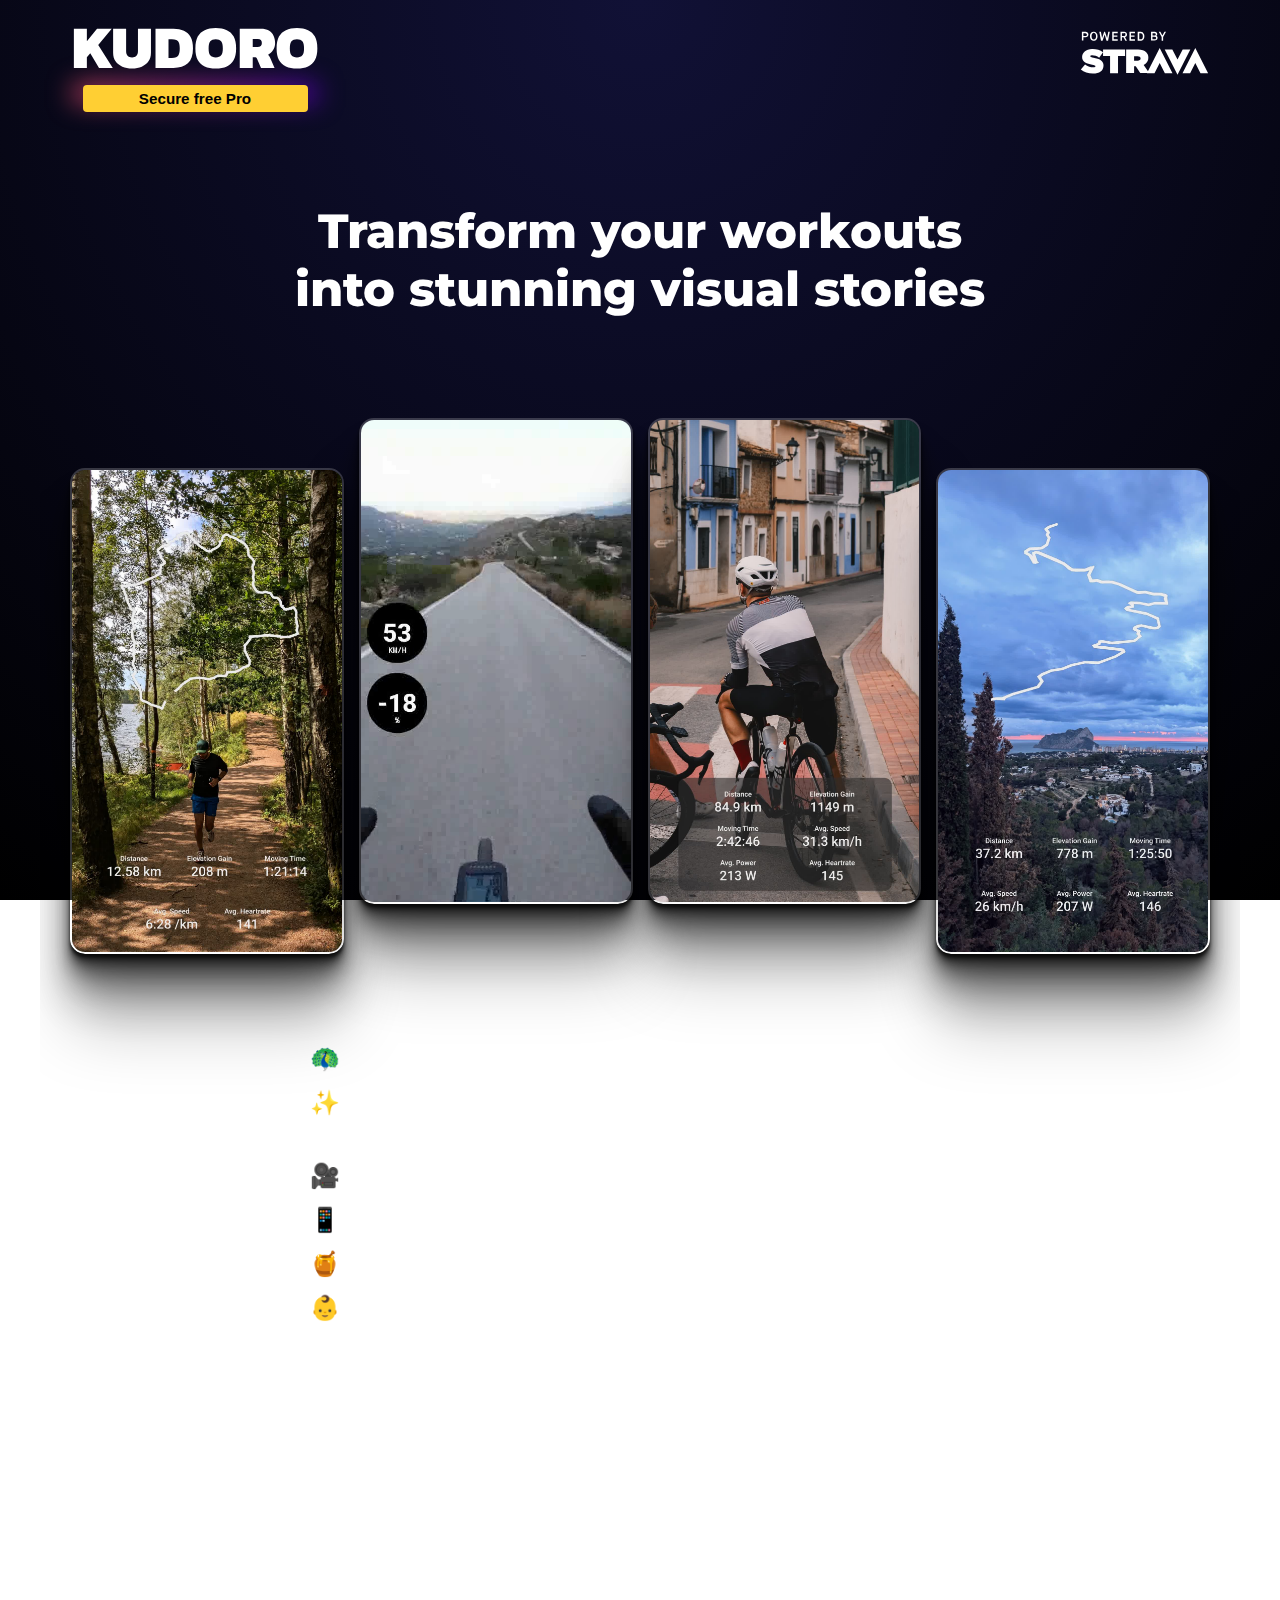
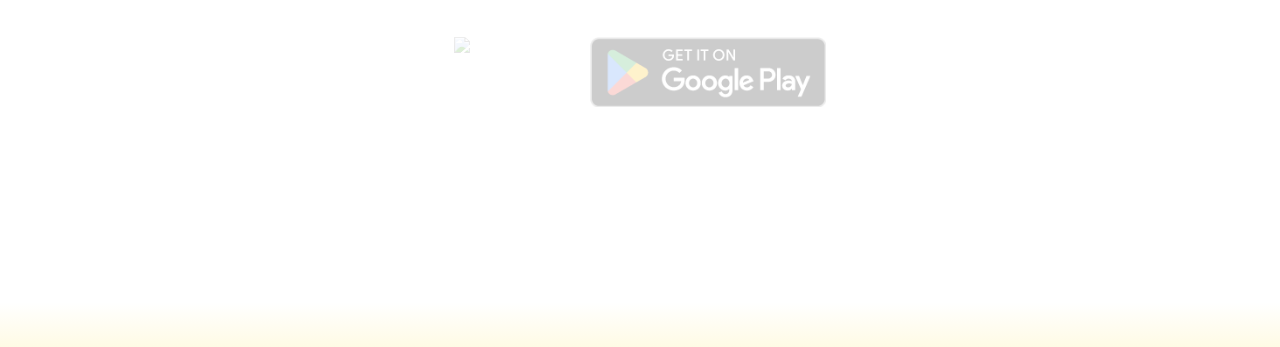
==== commit 51674f11: "Rephrase and improve sizing" ====
--- a/index.html
+++ b/index.html
@@ -10,7 +10,7 @@
     />
     <meta
       property="og:image"
-      content="https://kudoro.cc/assets/images/example3.png"
+      content="https://kudoro.cc/assets/images/preview.png"
       content="Transform your workouts into stunning visual stories with Kudoro."
     />
     <link rel="stylesheet" href="styles.css" />
@@ -92,10 +92,14 @@
         <div class="vision-statement">
           <ul>
             <li>
+              <div>🦚</div>
+              <div>Data is beautiful and so are your achievements</div>
+            </li>
+            <li>
               <div>✨</div>
               <div>
-                Create beautiful posts about your workouts with Kudoro summary
-                and live overlays
+                Create beautiful stories about your activities and efforts with
+                Kudoro summary and live overlays
               </div>
             </li>
             <li>
@@ -104,7 +108,7 @@
             </li>
             <li>
               <div>📱</div>
-              <div>All on your phone - no other tools needed</div>
+              <div>All in one app on your phone - no extra tools</div>
             </li>
             <li>
               <div>🍯</div>
--- a/styles.css
+++ b/styles.css
@@ -163,13 +163,13 @@
   }
 
   .kudoro-logo {
-    width: 300px;
+    width: 250px;
     max-width: 100%;
   }
 
   .powered-by-strava {
-    width: 200px;
-    max-width: 40%;
+    width: 150px;
+    max-width: 30%;
     transition: transform 0.3s ease;
   }
 
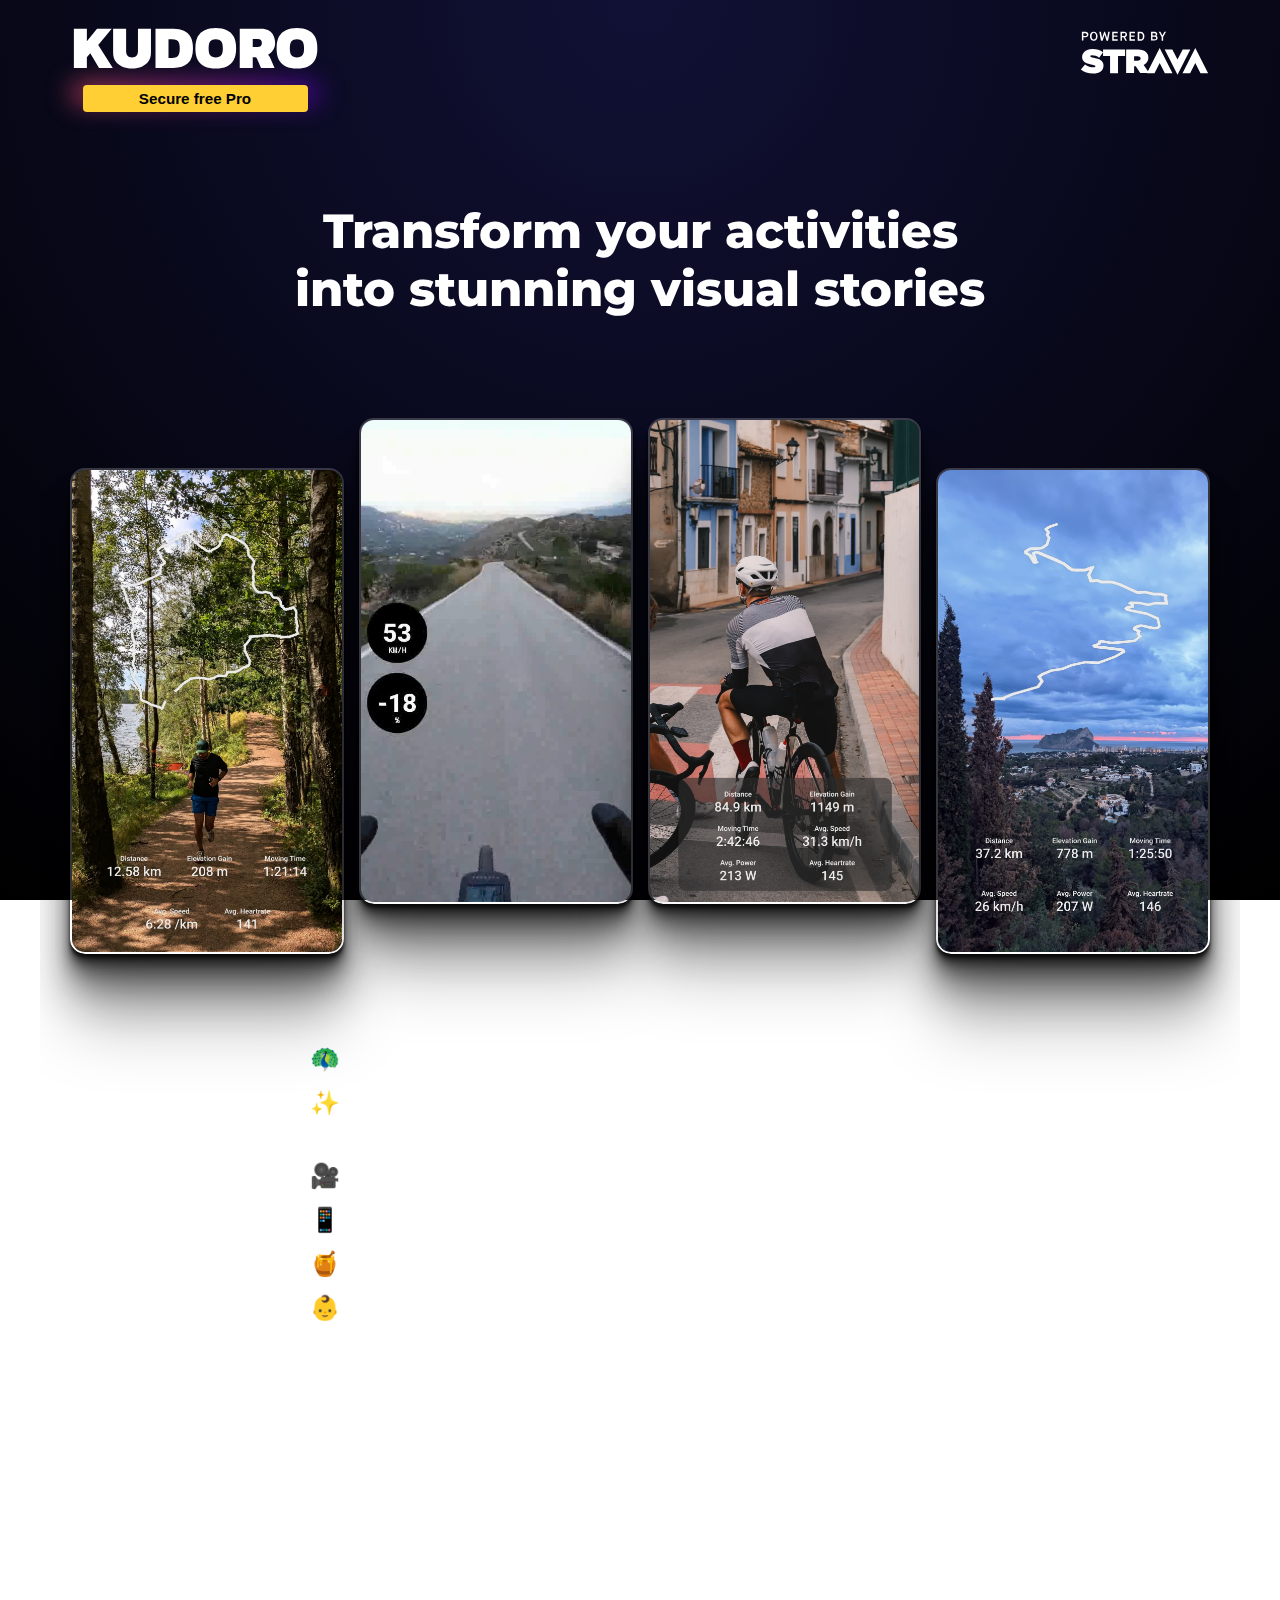
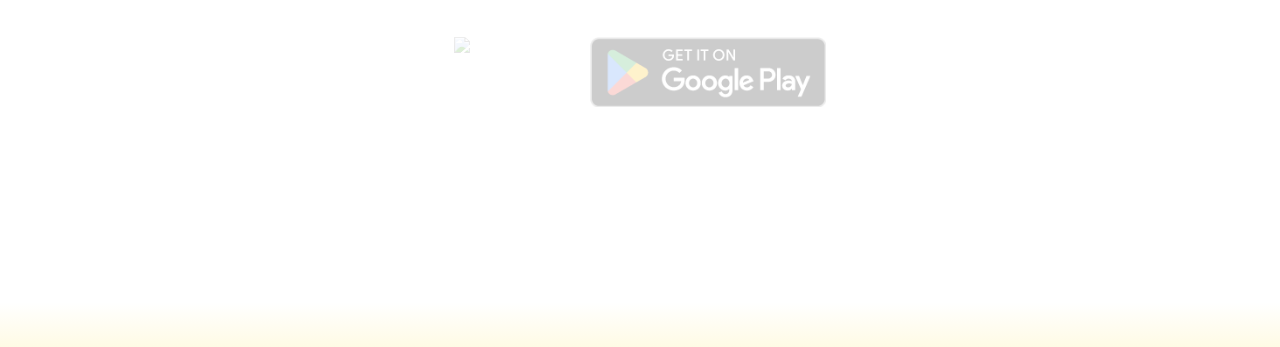
==== commit fdef8c78: "Use same wording in title" ====
--- a/index.html
+++ b/index.html
@@ -6,7 +6,7 @@
     <title>Kudoro</title>
     <meta
       name="description"
-      content="Transform your workouts into stunning visual stories with Kudoro."
+      content="Transform your activities into stunning visual stories with Kudoro."
     />
     <meta
       property="og:image"
@@ -63,7 +63,7 @@
       <section id="hero">
         <div class="hero-text">
           <h1 class="statement">
-            Transform your workouts into stunning visual stories
+            Transform your activities into stunning visual stories
           </h1>
         </div>
       </section>
